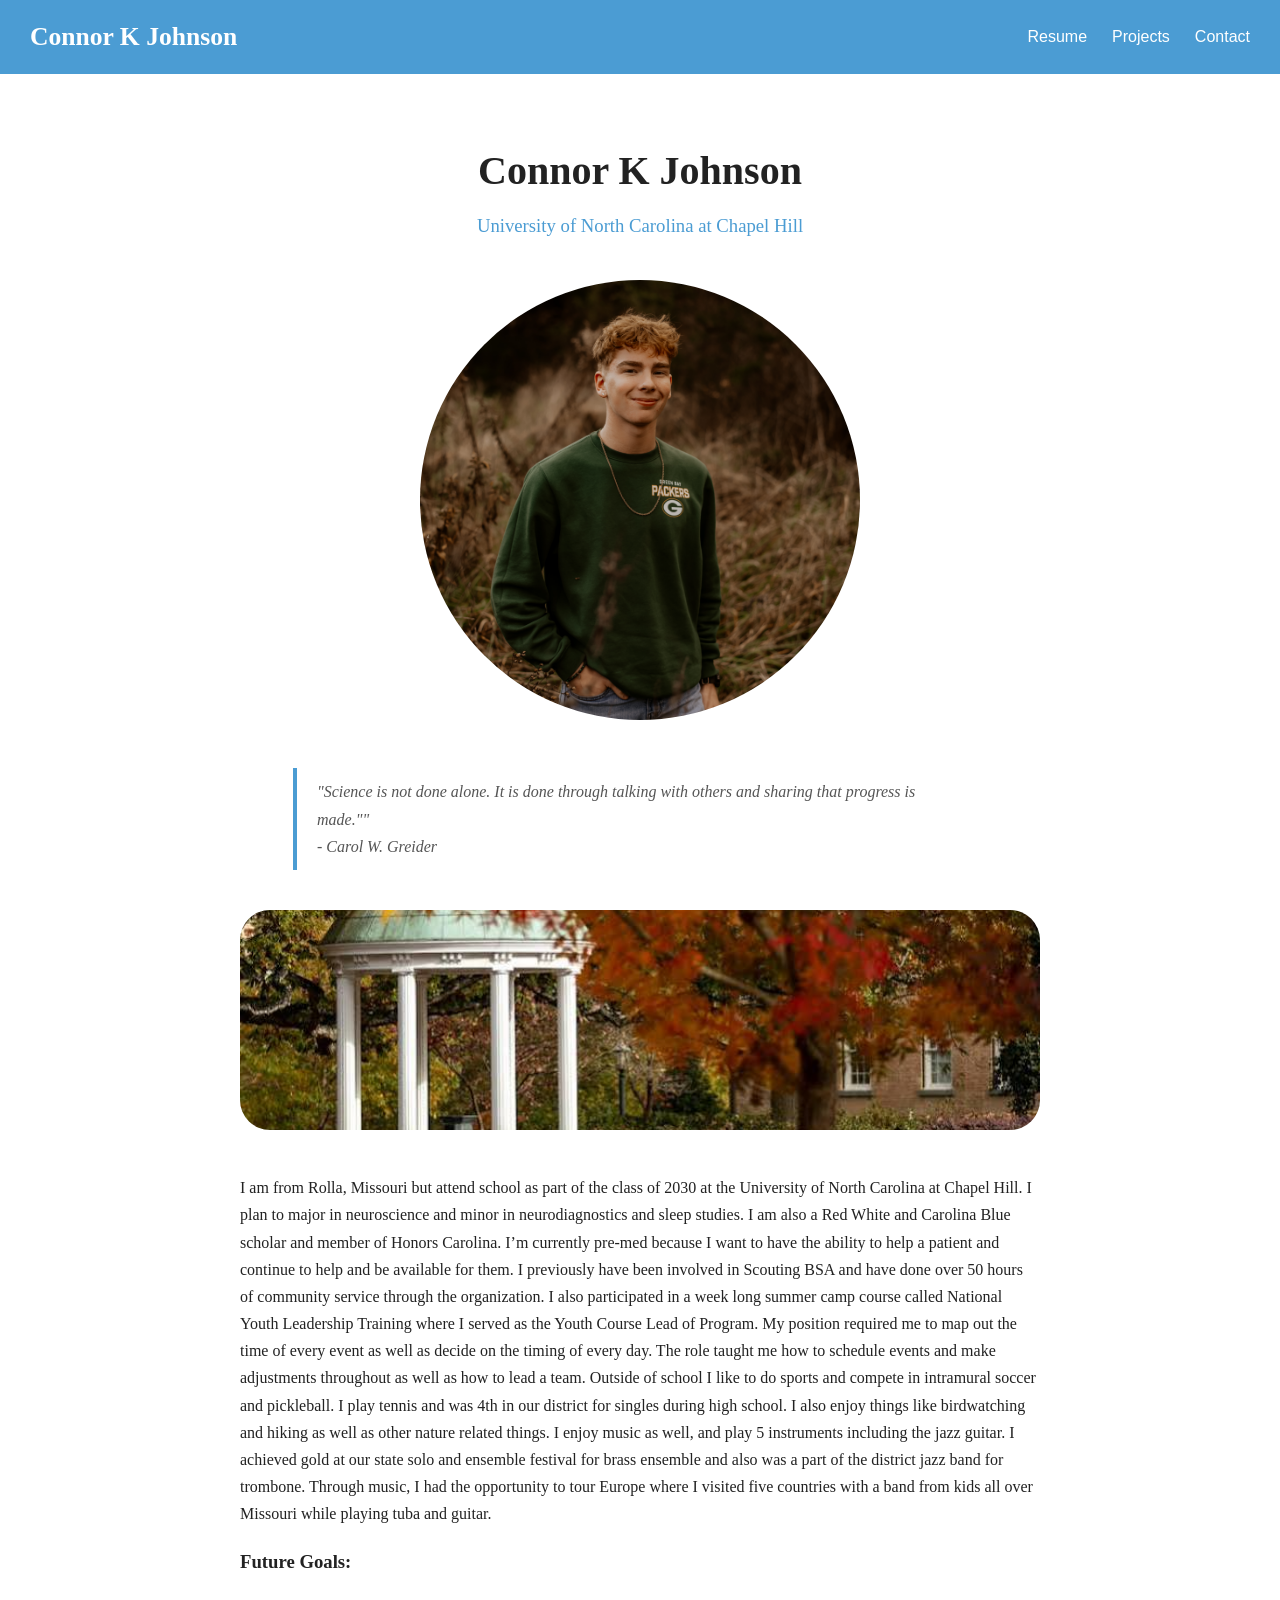
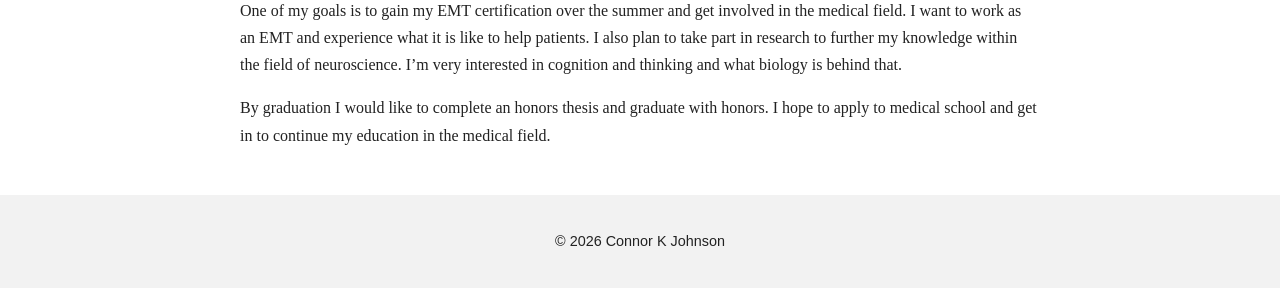
==== index.html @ 33e154eb "about me" ====
<!DOCTYPE html>
<html>
    <head>
        <meta charset="UTF-8">
        <meta name="viewport" content="width=device-width, initial-scale=1.0">
        <title>Connor K Johnson</title>
        <link rel="stylesheet" href="style.css"/>
    </head>
    <body>
        <header>
            <h1 id="title"><a href="index.html">Connor K Johnson</a></h1>
            <nav>
                <ul>
                    <li><a href="resume.html">Resume</a></li>
                    <li><a href="projects.html">Projects</a></li>
                    <li><a href="contact.html">Contact</a></li>
                </ul>
            </nav>
        </header>

        <main>
            <section id="intro">
                <h2>Connor K Johnson</h2>
                <h3>University of North Carolina at Chapel Hill</h3>
                <img src="DSC_0977.jpg" alt="Photo of Connor K Johnson" class="profile">
                <blockquote>
                    "Science is not done alone. It is done through talking with others and sharing that progress is made.""
                    <br>- Carol W. Greider
                </blockquote>
            </section>

            <img src="images.jpeg" alt="Banner" class="banner">

            <section>
                <p>I am from Rolla, Missouri but attend school as part of the class of 2030 at the University of North Carolina at Chapel Hill. I plan to major in neuroscience and minor in neurodiagnostics and sleep studies. I am also a Red White and Carolina Blue scholar and member of Honors Carolina. I’m currently pre-med because I want to have the ability to help a patient and continue to help and be available for them. I previously have been involved in Scouting BSA and have done over 50 hours of community service through the organization. I also participated in a week long summer camp course called National Youth Leadership Training where I served as the Youth Course Lead of Program. My position required me to map out the time of every event as well as decide on the timing of every day. The role taught me how to schedule events and make adjustments throughout as well as how to lead a team. Outside of school I like to do sports and compete in intramural soccer and pickleball. I play tennis and was 4th in our district for singles during high school. I also enjoy things like birdwatching and hiking as well as other nature related things. I enjoy music as well, and play 5 instruments including the jazz guitar. I achieved gold at our state solo and ensemble festival for brass ensemble and also was a part of the district jazz band for trombone. Through music, I had the opportunity to tour Europe where I visited five countries with a band from kids all over Missouri while playing tuba and guitar. </p>
                <h3>Future Goals:</h3>
                <p> One of my goals is to gain my EMT certification over the summer and get involved in the medical field. I want to work as an EMT and experience what it is like to help patients. I also plan to take part in research to further my knowledge within the field of neuroscience. I’m very interested in cognition and thinking and what biology is behind that.</p>
                <p> By graduation I would like to complete an honors thesis and graduate with honors. I hope to apply to medical school and get in to continue my education in the medical field.</p>
            </section>
        </main>

        <footer>
            <p>&copy; 2026 Connor K Johnson</p>
        </footer>
    </body>
</html>
---- style.css ----
body {
    margin: 0;
    font-family: Georgia, "Times New Roman", serif;
    background-color: #ffffff;
    color: #222222;
    line-height: 1.7;
}

header {
    background-color: #4b9cd3;
    padding: 15px 30px;
    display: flex;
    justify-content: space-between;
    align-items: center;
    flex-wrap: wrap;
}

#title {
    margin: 0;
    font-size: 1.6rem;
    color: #ffffff;
}

nav ul {
    list-style: none;
    margin: 0;
    padding: 0;
    display: flex;
    gap: 25px;
}

nav a {
    color: #ffffff;
    text-decoration: none;
    font-family: Arial, sans-serif;
}

nav a:hover {
    text-decoration: underline;
}

main {
    max-width: 800px;
    margin: 0 auto;
    padding: 30px 20px;
}

#intro {
    text-align: center;
}

#intro h2 {
    font-size: 2.5rem;
    margin-bottom: 0;
}

#intro h3 {
    margin-top: 5px;
    color: #4b9cd3;
    font-weight: normal;
}

.profile {
    width: 440px;
    height: 440px;
    object-fit: cover;
    border-radius: 50%;
    margin: 20px 0;
}

blockquote {
    font-style: italic;
    max-width: 650px;
    margin: 20px auto;
    padding: 10px 20px;
    border-left: 4px solid #4b9cd3;
    text-align: left;
    color: #555555;
}

.banner {
    width: 100%;
    height: 220px;
    object-fit: cover;
    margin: 20px 0;
    border-radius: 30px;
}

figure {
    margin: 25px 0;
    text-align: center;
}

figure img {
    max-width: 100%;
    border-radius: 6px;
}

figcaption {
    font-size: 0.9rem;
    color: #666666;
    margin-top: 8px;
}

.list {
    padding-left: 25px;
}

.card {
    border: 1px solid #dddddd;
    border-left: 4px solid #4b9cd3;
    border-radius: 6px;
    padding: 10px 20px;
    margin: 20px 0;
}

main a {
    color: #4b9cd3;
}

footer {
    text-align: center;
    padding: 20px;
    background-color: #f2f2f2;
    font-family: Arial, sans-serif;
    font-size: 0.9rem;
}

@media (max-width: 600px) {
    header {
        flex-direction: column;
        gap: 10px;
    }
}
.pdf {
    width: 100%;
    height: 900px;
    border: 1px solid #dddddd;
    border-radius: 6px;
}

.button {
    display: inline-block;
    background-color: #4b9cd3;
    color: #ffffff;
    padding: 10px 20px;
    border-radius: 6px;
    text-decoration: none;
    font-family: Arial, sans-serif;
}

.button:hover {
    background-color: #3a82b5;
}

.note {
    font-size: 0.9rem;
    color: #666666;
}
#title a {
    color: #ffffff;
    text-decoration: none;
}
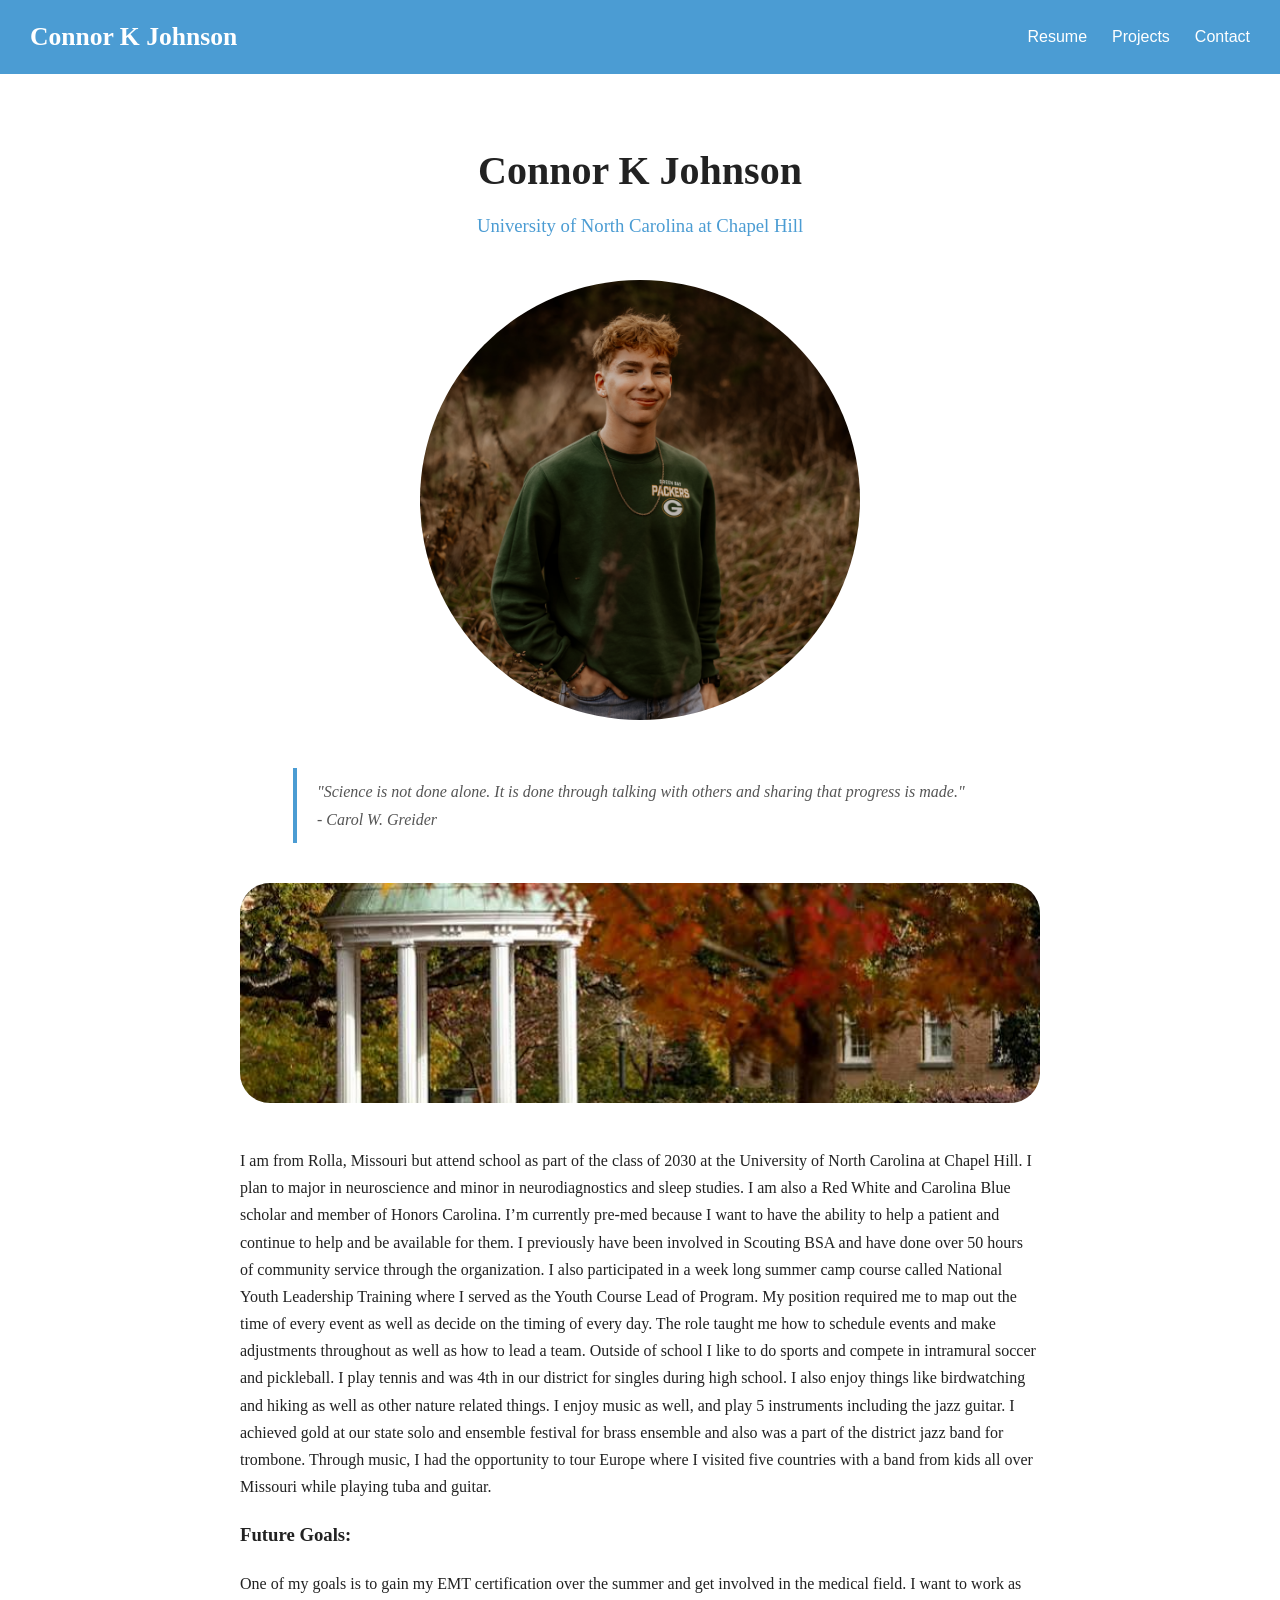
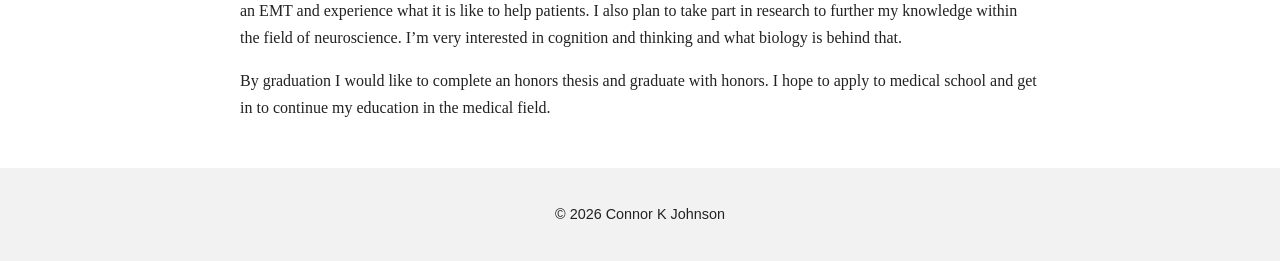
==== commit 83fb3bde: "qoute fix" ====
--- a/index.html
+++ b/index.html
@@ -24,7 +24,7 @@
                 <h3>University of North Carolina at Chapel Hill</h3>
                 <img src="DSC_0977.jpg" alt="Photo of Connor K Johnson" class="profile">
                 <blockquote>
-                    "Science is not done alone. It is done through talking with others and sharing that progress is made.""
+                    "Science is not done alone. It is done through talking with others and sharing that progress is made."
                     <br>- Carol W. Greider
                 </blockquote>
             </section>
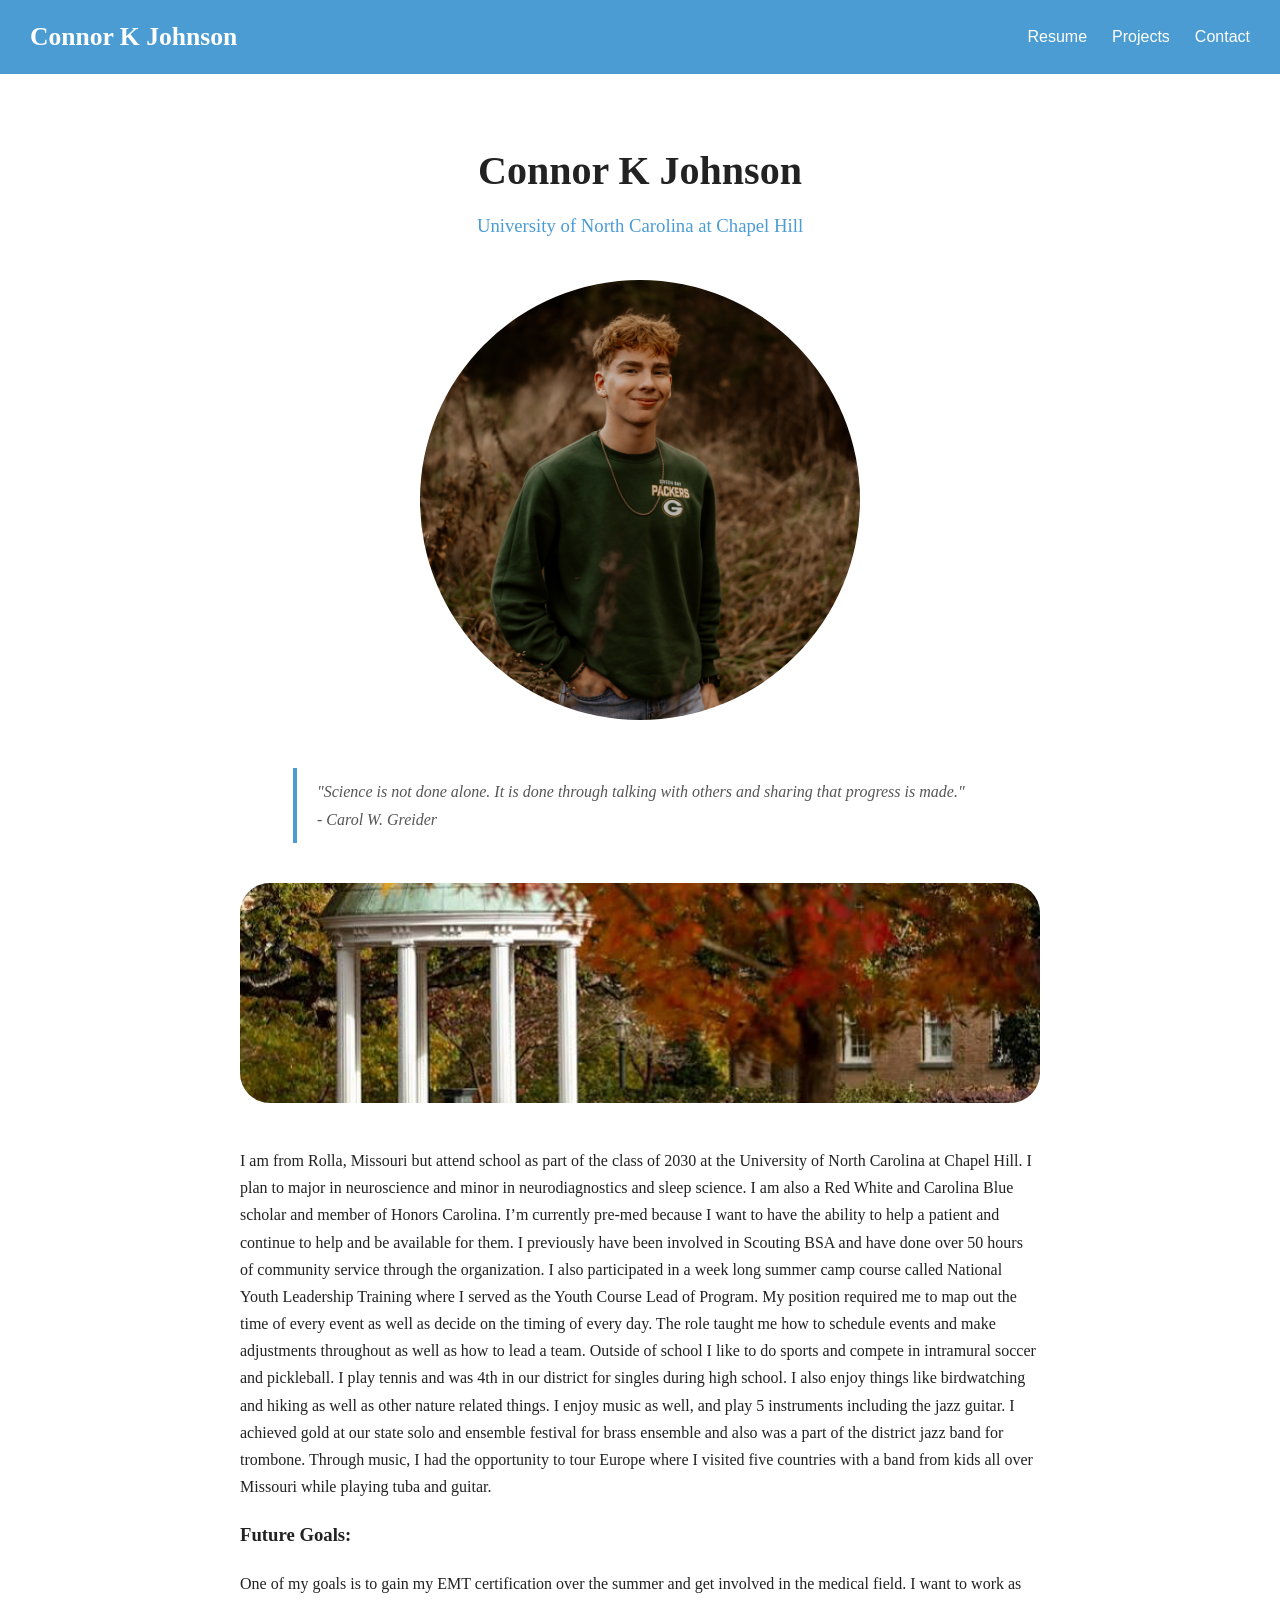
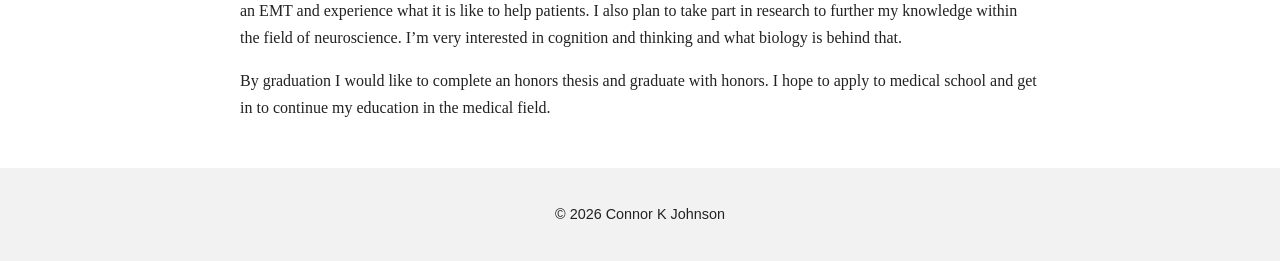
==== commit 40d240b0: "science from studies" ====
--- a/index.html
+++ b/index.html
@@ -32,7 +32,7 @@
             <img src="images.jpeg" alt="Banner" class="banner">
 
             <section>
-                <p>I am from Rolla, Missouri but attend school as part of the class of 2030 at the University of North Carolina at Chapel Hill. I plan to major in neuroscience and minor in neurodiagnostics and sleep studies. I am also a Red White and Carolina Blue scholar and member of Honors Carolina. I’m currently pre-med because I want to have the ability to help a patient and continue to help and be available for them. I previously have been involved in Scouting BSA and have done over 50 hours of community service through the organization. I also participated in a week long summer camp course called National Youth Leadership Training where I served as the Youth Course Lead of Program. My position required me to map out the time of every event as well as decide on the timing of every day. The role taught me how to schedule events and make adjustments throughout as well as how to lead a team. Outside of school I like to do sports and compete in intramural soccer and pickleball. I play tennis and was 4th in our district for singles during high school. I also enjoy things like birdwatching and hiking as well as other nature related things. I enjoy music as well, and play 5 instruments including the jazz guitar. I achieved gold at our state solo and ensemble festival for brass ensemble and also was a part of the district jazz band for trombone. Through music, I had the opportunity to tour Europe where I visited five countries with a band from kids all over Missouri while playing tuba and guitar. </p>
+                <p>I am from Rolla, Missouri but attend school as part of the class of 2030 at the University of North Carolina at Chapel Hill. I plan to major in neuroscience and minor in neurodiagnostics and sleep science. I am also a Red White and Carolina Blue scholar and member of Honors Carolina. I’m currently pre-med because I want to have the ability to help a patient and continue to help and be available for them. I previously have been involved in Scouting BSA and have done over 50 hours of community service through the organization. I also participated in a week long summer camp course called National Youth Leadership Training where I served as the Youth Course Lead of Program. My position required me to map out the time of every event as well as decide on the timing of every day. The role taught me how to schedule events and make adjustments throughout as well as how to lead a team. Outside of school I like to do sports and compete in intramural soccer and pickleball. I play tennis and was 4th in our district for singles during high school. I also enjoy things like birdwatching and hiking as well as other nature related things. I enjoy music as well, and play 5 instruments including the jazz guitar. I achieved gold at our state solo and ensemble festival for brass ensemble and also was a part of the district jazz band for trombone. Through music, I had the opportunity to tour Europe where I visited five countries with a band from kids all over Missouri while playing tuba and guitar. </p>
                 <h3>Future Goals:</h3>
                 <p> One of my goals is to gain my EMT certification over the summer and get involved in the medical field. I want to work as an EMT and experience what it is like to help patients. I also plan to take part in research to further my knowledge within the field of neuroscience. I’m very interested in cognition and thinking and what biology is behind that.</p>
                 <p> By graduation I would like to complete an honors thesis and graduate with honors. I hope to apply to medical school and get in to continue my education in the medical field.</p>
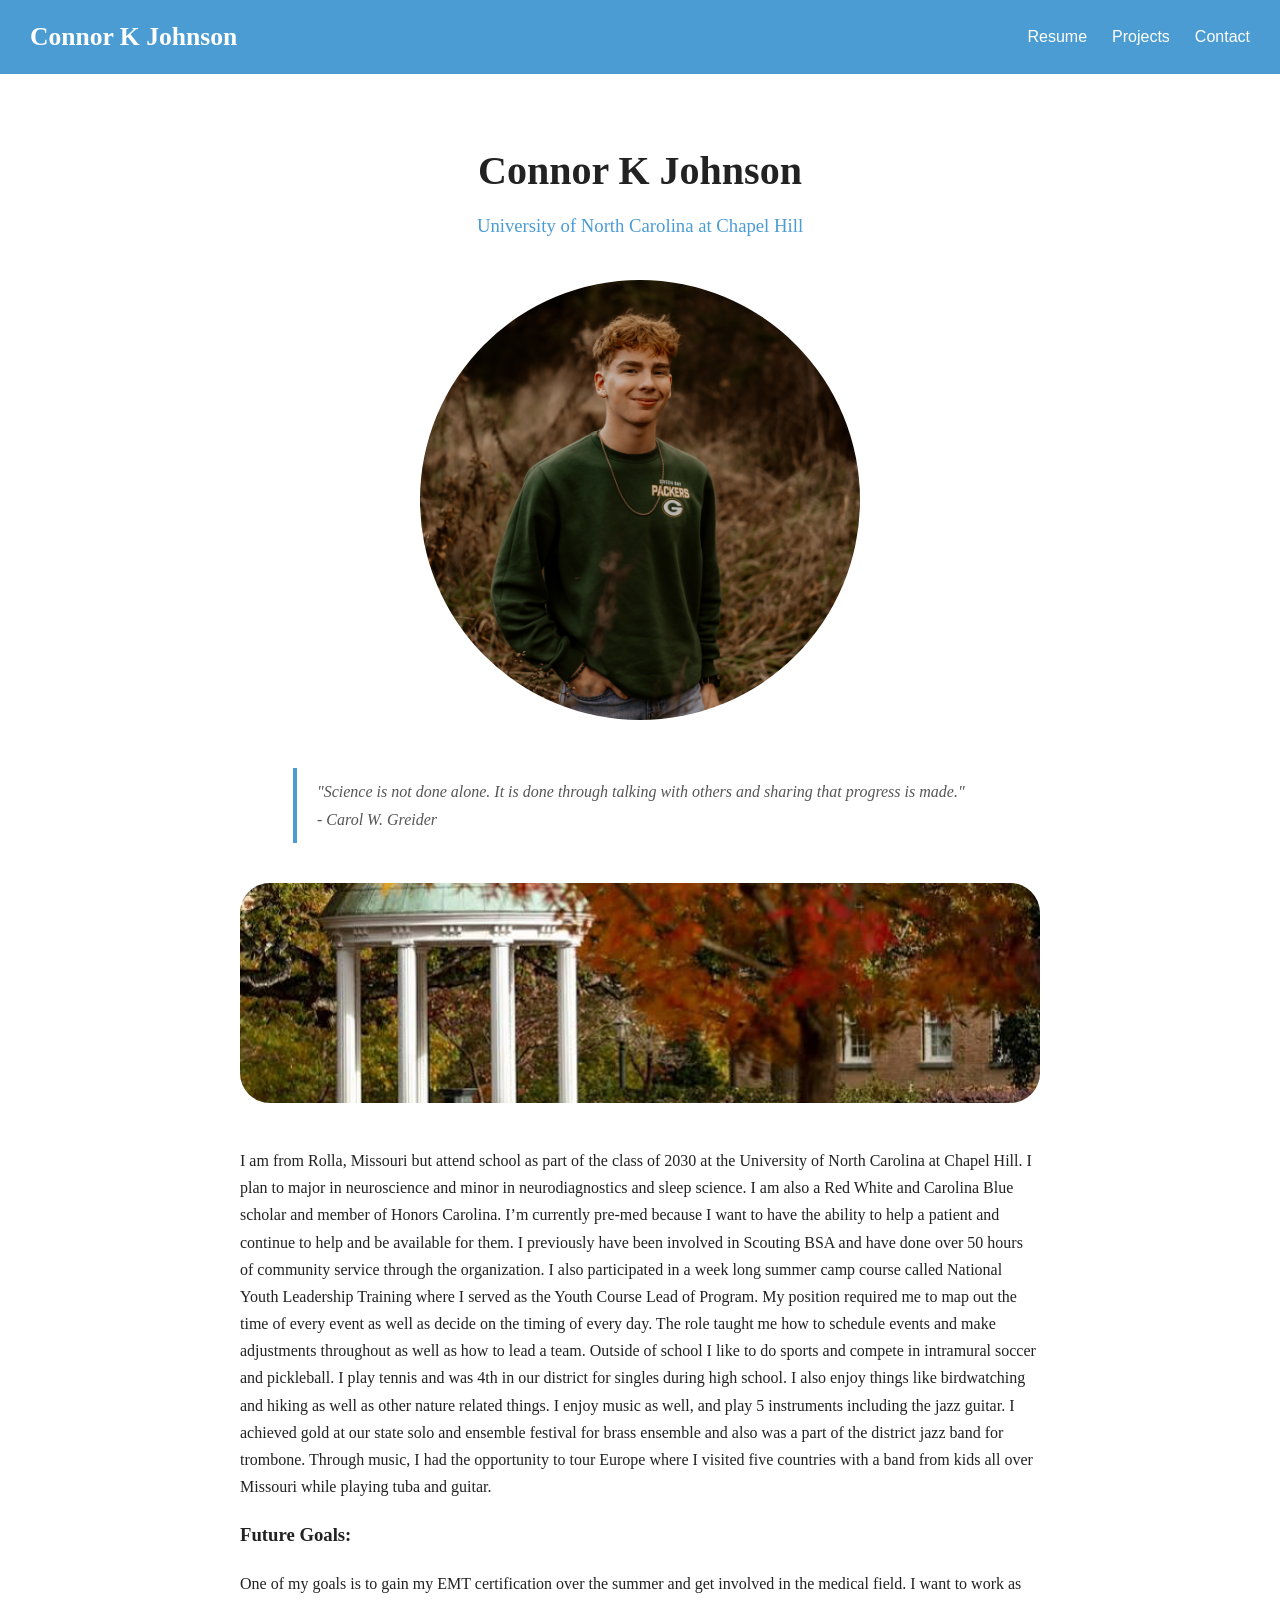
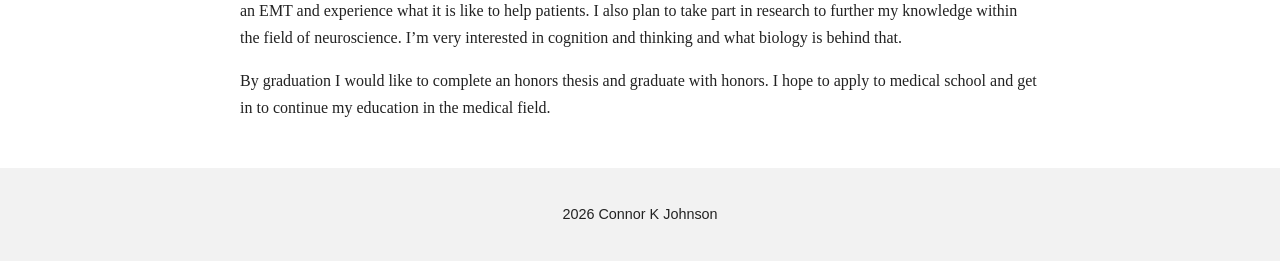
==== commit 512d98ad: "copyright" ====
--- a/index.html
+++ b/index.html
@@ -40,7 +40,7 @@
         </main>
 
         <footer>
-            <p>&copy; 2026 Connor K Johnson</p>
+            <p>2026 Connor K Johnson</p>
         </footer>
     </body>
 </html>
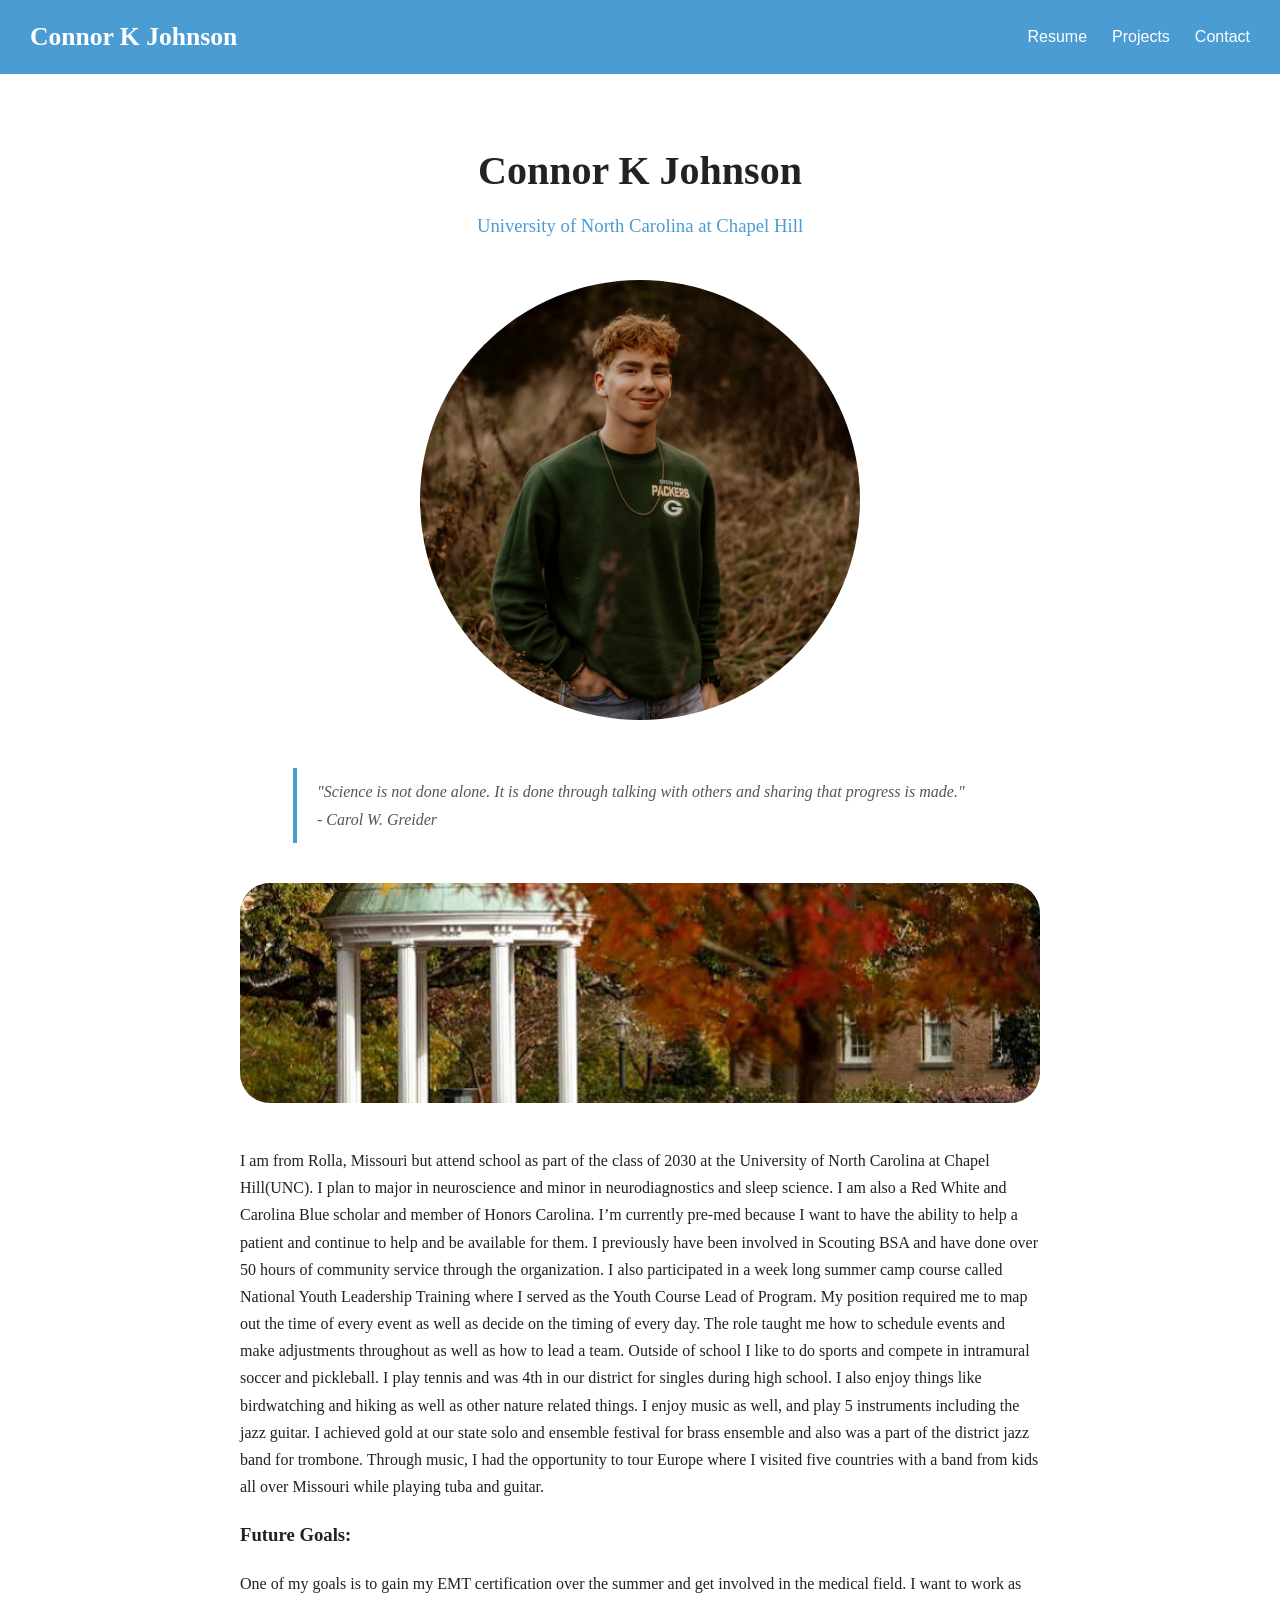
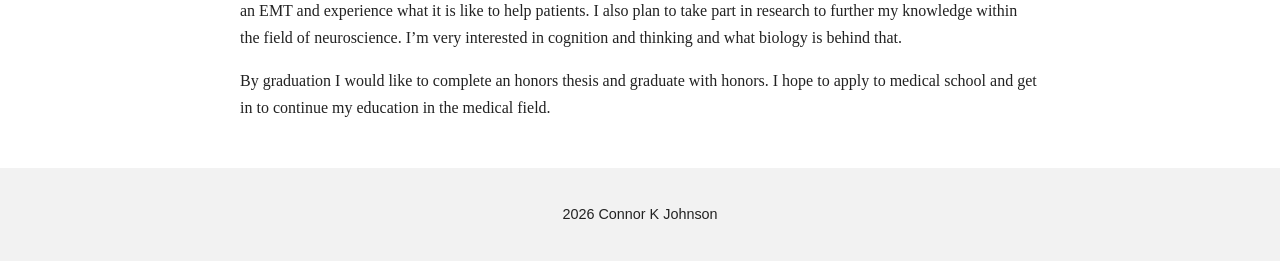
==== commit cfd99eca: "Update personal introduction in index.html" ====
--- a/index.html
+++ b/index.html
@@ -32,7 +32,7 @@
             <img src="images.jpeg" alt="Banner" class="banner">
 
             <section>
-                <p>I am from Rolla, Missouri but attend school as part of the class of 2030 at the University of North Carolina at Chapel Hill. I plan to major in neuroscience and minor in neurodiagnostics and sleep science. I am also a Red White and Carolina Blue scholar and member of Honors Carolina. I’m currently pre-med because I want to have the ability to help a patient and continue to help and be available for them. I previously have been involved in Scouting BSA and have done over 50 hours of community service through the organization. I also participated in a week long summer camp course called National Youth Leadership Training where I served as the Youth Course Lead of Program. My position required me to map out the time of every event as well as decide on the timing of every day. The role taught me how to schedule events and make adjustments throughout as well as how to lead a team. Outside of school I like to do sports and compete in intramural soccer and pickleball. I play tennis and was 4th in our district for singles during high school. I also enjoy things like birdwatching and hiking as well as other nature related things. I enjoy music as well, and play 5 instruments including the jazz guitar. I achieved gold at our state solo and ensemble festival for brass ensemble and also was a part of the district jazz band for trombone. Through music, I had the opportunity to tour Europe where I visited five countries with a band from kids all over Missouri while playing tuba and guitar. </p>
+                <p>I am from Rolla, Missouri but attend school as part of the class of 2030 at the University of North Carolina at Chapel Hill(UNC). I plan to major in neuroscience and minor in neurodiagnostics and sleep science. I am also a Red White and Carolina Blue scholar and member of Honors Carolina. I’m currently pre-med because I want to have the ability to help a patient and continue to help and be available for them. I previously have been involved in Scouting BSA and have done over 50 hours of community service through the organization. I also participated in a week long summer camp course called National Youth Leadership Training where I served as the Youth Course Lead of Program. My position required me to map out the time of every event as well as decide on the timing of every day. The role taught me how to schedule events and make adjustments throughout as well as how to lead a team. Outside of school I like to do sports and compete in intramural soccer and pickleball. I play tennis and was 4th in our district for singles during high school. I also enjoy things like birdwatching and hiking as well as other nature related things. I enjoy music as well, and play 5 instruments including the jazz guitar. I achieved gold at our state solo and ensemble festival for brass ensemble and also was a part of the district jazz band for trombone. Through music, I had the opportunity to tour Europe where I visited five countries with a band from kids all over Missouri while playing tuba and guitar. </p>
                 <h3>Future Goals:</h3>
                 <p> One of my goals is to gain my EMT certification over the summer and get involved in the medical field. I want to work as an EMT and experience what it is like to help patients. I also plan to take part in research to further my knowledge within the field of neuroscience. I’m very interested in cognition and thinking and what biology is behind that.</p>
                 <p> By graduation I would like to complete an honors thesis and graduate with honors. I hope to apply to medical school and get in to continue my education in the medical field.</p>
@@ -43,4 +43,4 @@
             <p>2026 Connor K Johnson</p>
         </footer>
     </body>
-</html>+</html>
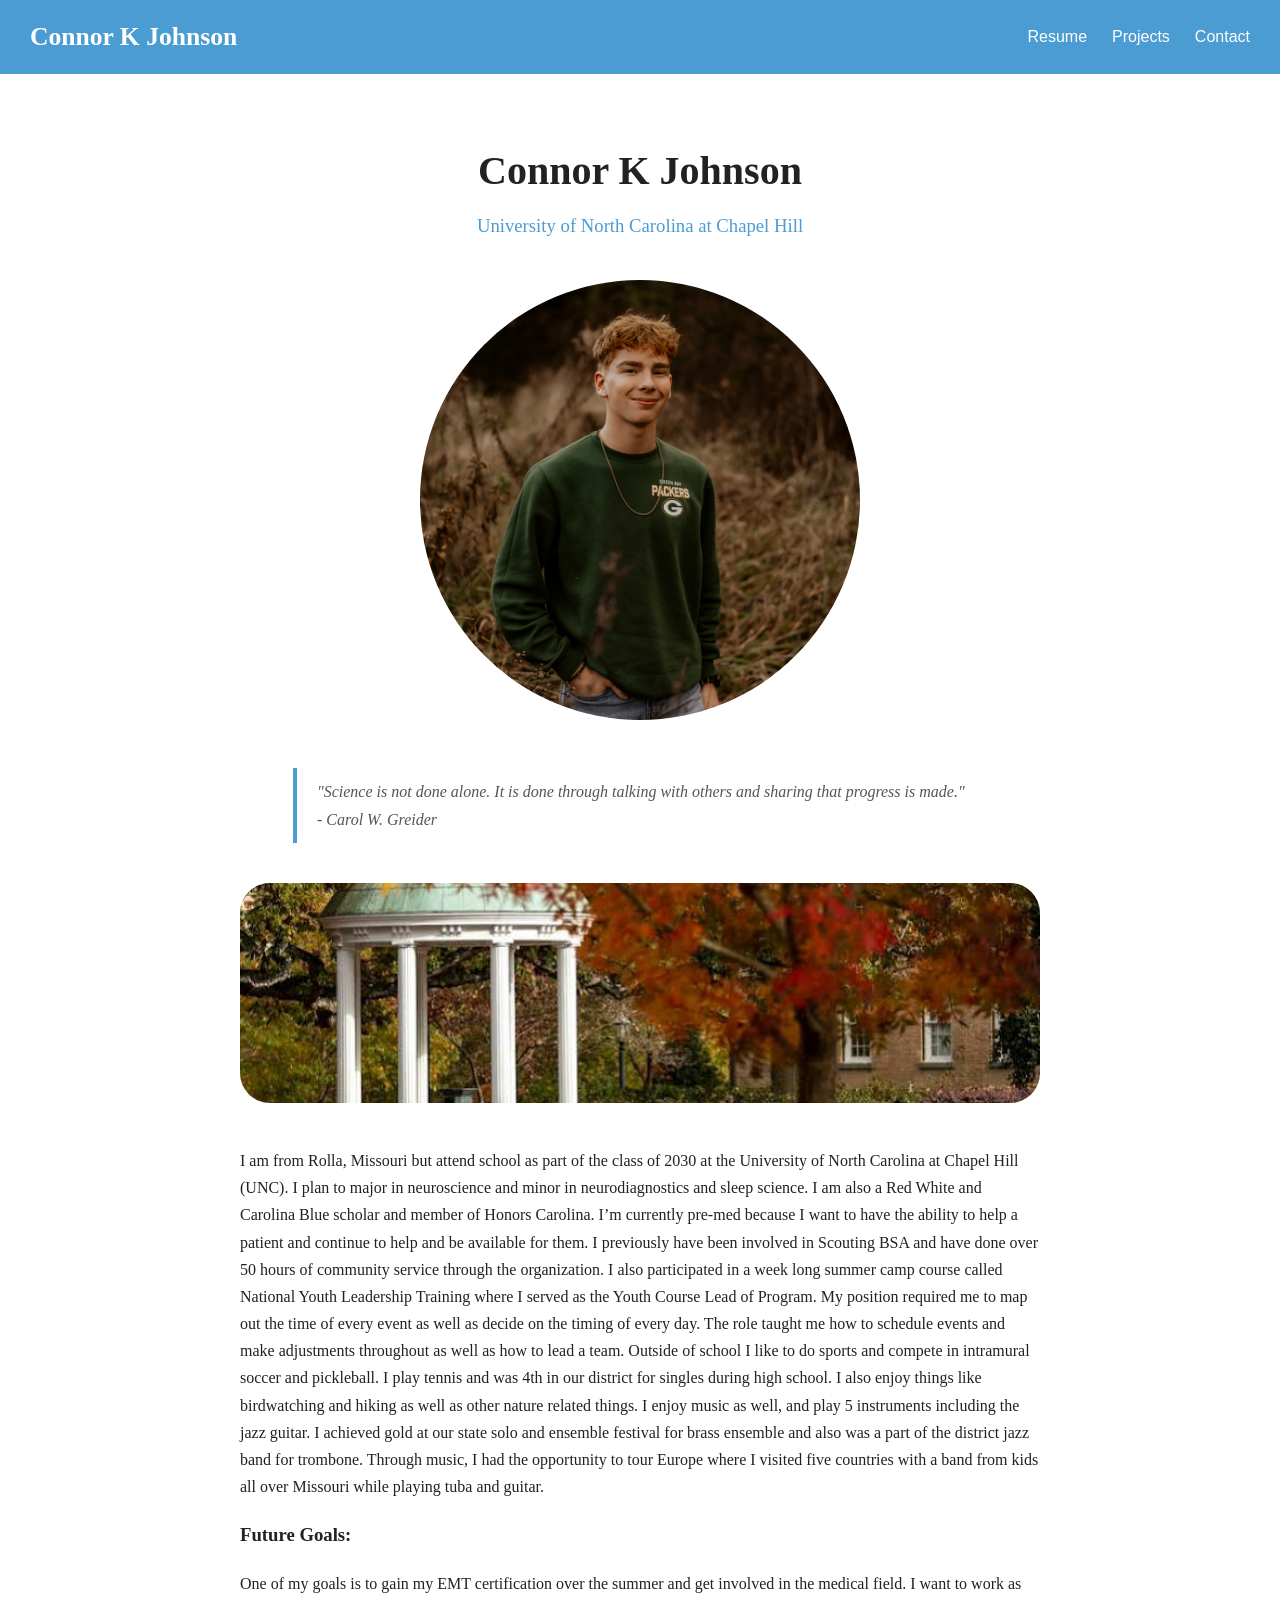
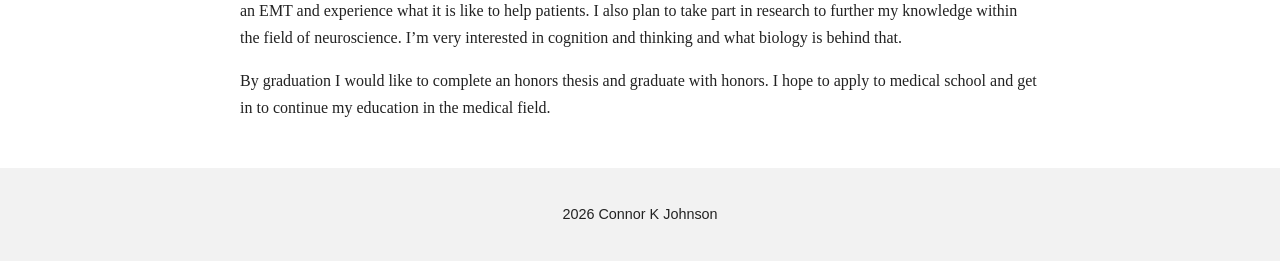
==== commit fe017aea: "Fix formatting in personal introduction paragraph" ====
--- a/index.html
+++ b/index.html
@@ -32,7 +32,7 @@
             <img src="images.jpeg" alt="Banner" class="banner">
 
             <section>
-                <p>I am from Rolla, Missouri but attend school as part of the class of 2030 at the University of North Carolina at Chapel Hill(UNC). I plan to major in neuroscience and minor in neurodiagnostics and sleep science. I am also a Red White and Carolina Blue scholar and member of Honors Carolina. I’m currently pre-med because I want to have the ability to help a patient and continue to help and be available for them. I previously have been involved in Scouting BSA and have done over 50 hours of community service through the organization. I also participated in a week long summer camp course called National Youth Leadership Training where I served as the Youth Course Lead of Program. My position required me to map out the time of every event as well as decide on the timing of every day. The role taught me how to schedule events and make adjustments throughout as well as how to lead a team. Outside of school I like to do sports and compete in intramural soccer and pickleball. I play tennis and was 4th in our district for singles during high school. I also enjoy things like birdwatching and hiking as well as other nature related things. I enjoy music as well, and play 5 instruments including the jazz guitar. I achieved gold at our state solo and ensemble festival for brass ensemble and also was a part of the district jazz band for trombone. Through music, I had the opportunity to tour Europe where I visited five countries with a band from kids all over Missouri while playing tuba and guitar. </p>
+                <p>I am from Rolla, Missouri but attend school as part of the class of 2030 at the University of North Carolina at Chapel Hill (UNC). I plan to major in neuroscience and minor in neurodiagnostics and sleep science. I am also a Red White and Carolina Blue scholar and member of Honors Carolina. I’m currently pre-med because I want to have the ability to help a patient and continue to help and be available for them. I previously have been involved in Scouting BSA and have done over 50 hours of community service through the organization. I also participated in a week long summer camp course called National Youth Leadership Training where I served as the Youth Course Lead of Program. My position required me to map out the time of every event as well as decide on the timing of every day. The role taught me how to schedule events and make adjustments throughout as well as how to lead a team. Outside of school I like to do sports and compete in intramural soccer and pickleball. I play tennis and was 4th in our district for singles during high school. I also enjoy things like birdwatching and hiking as well as other nature related things. I enjoy music as well, and play 5 instruments including the jazz guitar. I achieved gold at our state solo and ensemble festival for brass ensemble and also was a part of the district jazz band for trombone. Through music, I had the opportunity to tour Europe where I visited five countries with a band from kids all over Missouri while playing tuba and guitar. </p>
                 <h3>Future Goals:</h3>
                 <p> One of my goals is to gain my EMT certification over the summer and get involved in the medical field. I want to work as an EMT and experience what it is like to help patients. I also plan to take part in research to further my knowledge within the field of neuroscience. I’m very interested in cognition and thinking and what biology is behind that.</p>
                 <p> By graduation I would like to complete an honors thesis and graduate with honors. I hope to apply to medical school and get in to continue my education in the medical field.</p>
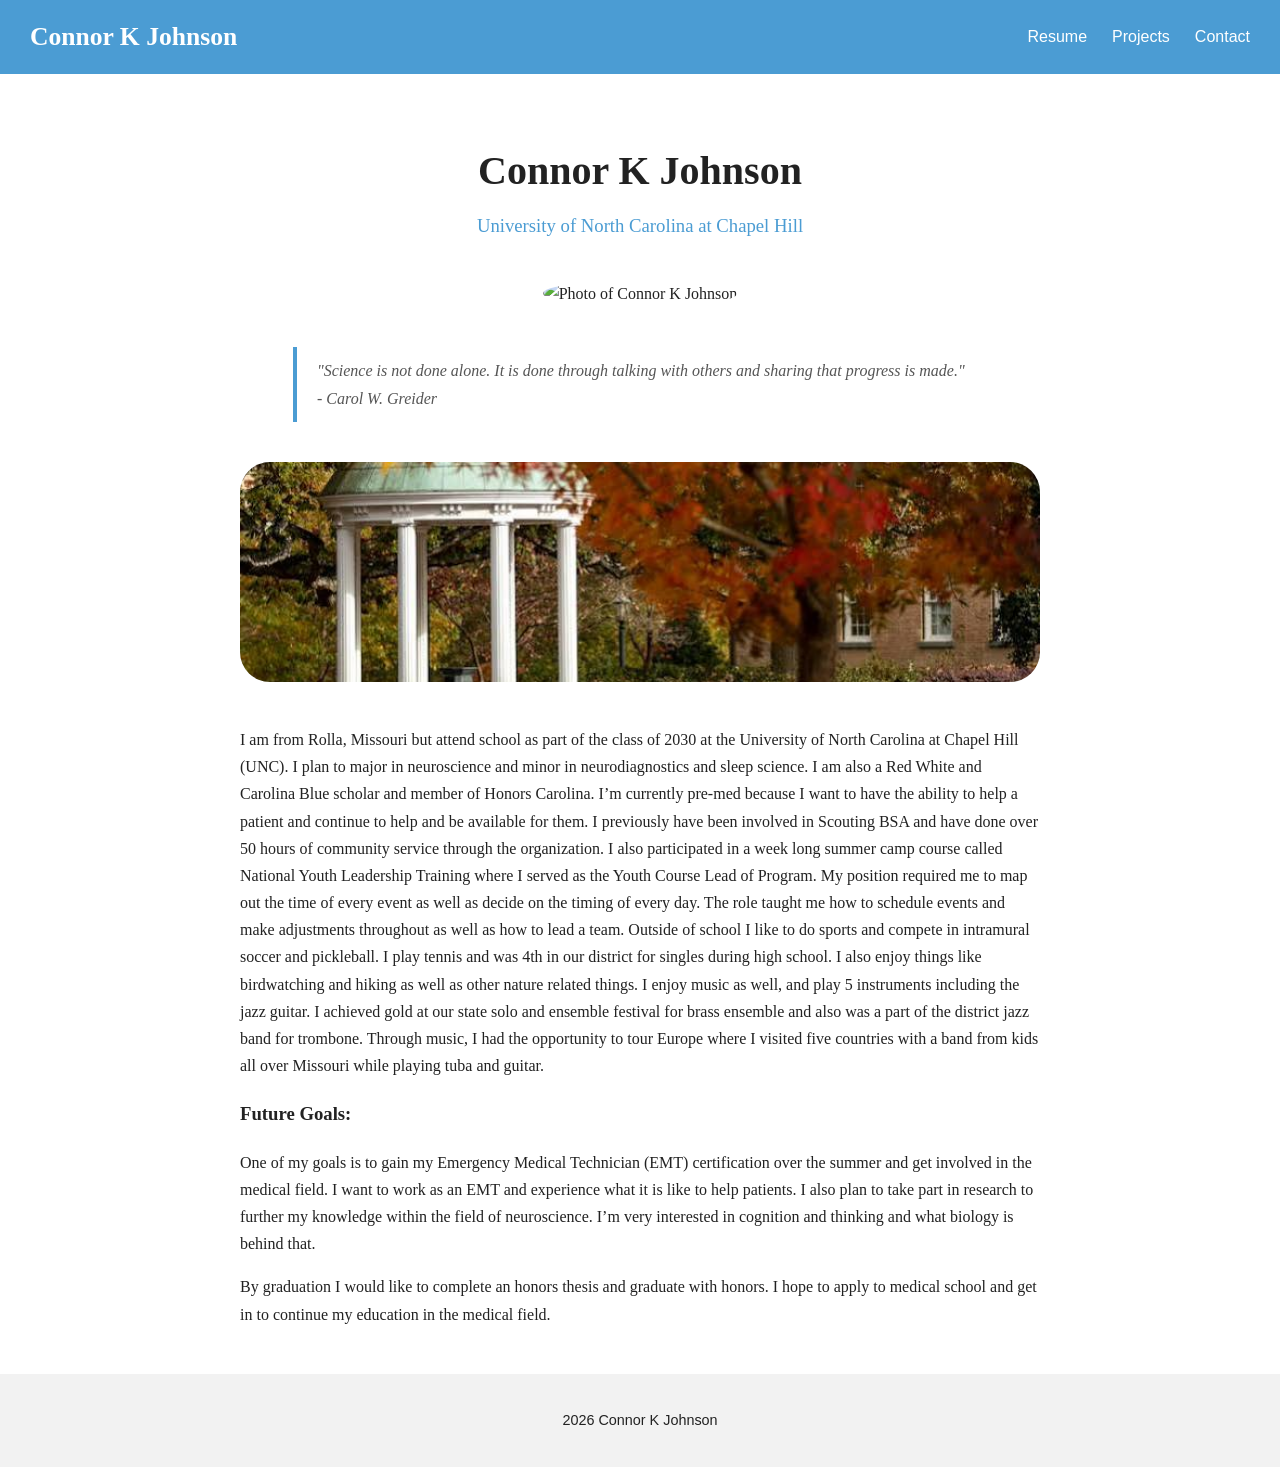
==== commit b1eb8d02: "Update profile image and refine text for clarity" ====
--- a/index.html
+++ b/index.html
@@ -22,7 +22,7 @@
             <section id="intro">
                 <h2>Connor K Johnson</h2>
                 <h3>University of North Carolina at Chapel Hill</h3>
-                <img src="DSC_0977.jpg" alt="Photo of Connor K Johnson" class="profile">
+                <img src="profile.png" alt="Photo of Connor K Johnson" class="profile">
                 <blockquote>
                     "Science is not done alone. It is done through talking with others and sharing that progress is made."
                     <br>- Carol W. Greider
@@ -34,7 +34,7 @@
             <section>
                 <p>I am from Rolla, Missouri but attend school as part of the class of 2030 at the University of North Carolina at Chapel Hill (UNC). I plan to major in neuroscience and minor in neurodiagnostics and sleep science. I am also a Red White and Carolina Blue scholar and member of Honors Carolina. I’m currently pre-med because I want to have the ability to help a patient and continue to help and be available for them. I previously have been involved in Scouting BSA and have done over 50 hours of community service through the organization. I also participated in a week long summer camp course called National Youth Leadership Training where I served as the Youth Course Lead of Program. My position required me to map out the time of every event as well as decide on the timing of every day. The role taught me how to schedule events and make adjustments throughout as well as how to lead a team. Outside of school I like to do sports and compete in intramural soccer and pickleball. I play tennis and was 4th in our district for singles during high school. I also enjoy things like birdwatching and hiking as well as other nature related things. I enjoy music as well, and play 5 instruments including the jazz guitar. I achieved gold at our state solo and ensemble festival for brass ensemble and also was a part of the district jazz band for trombone. Through music, I had the opportunity to tour Europe where I visited five countries with a band from kids all over Missouri while playing tuba and guitar. </p>
                 <h3>Future Goals:</h3>
-                <p> One of my goals is to gain my EMT certification over the summer and get involved in the medical field. I want to work as an EMT and experience what it is like to help patients. I also plan to take part in research to further my knowledge within the field of neuroscience. I’m very interested in cognition and thinking and what biology is behind that.</p>
+                <p> One of my goals is to gain my Emergency Medical Technician (EMT) certification over the summer and get involved in the medical field. I want to work as an EMT and experience what it is like to help patients. I also plan to take part in research to further my knowledge within the field of neuroscience. I’m very interested in cognition and thinking and what biology is behind that.</p>
                 <p> By graduation I would like to complete an honors thesis and graduate with honors. I hope to apply to medical school and get in to continue my education in the medical field.</p>
             </section>
         </main>
--- a/style.css
+++ b/style.css
@@ -61,8 +61,8 @@
 }
 
 .profile {
-    width: 440px;
-    height: 440px;
+    width: 350px;
+    height: 350px;
     object-fit: cover;
     border-radius: 50%;
     margin: 20px 0;
@@ -160,4 +160,4 @@
 #title a {
     color: #ffffff;
     text-decoration: none;
-}+}
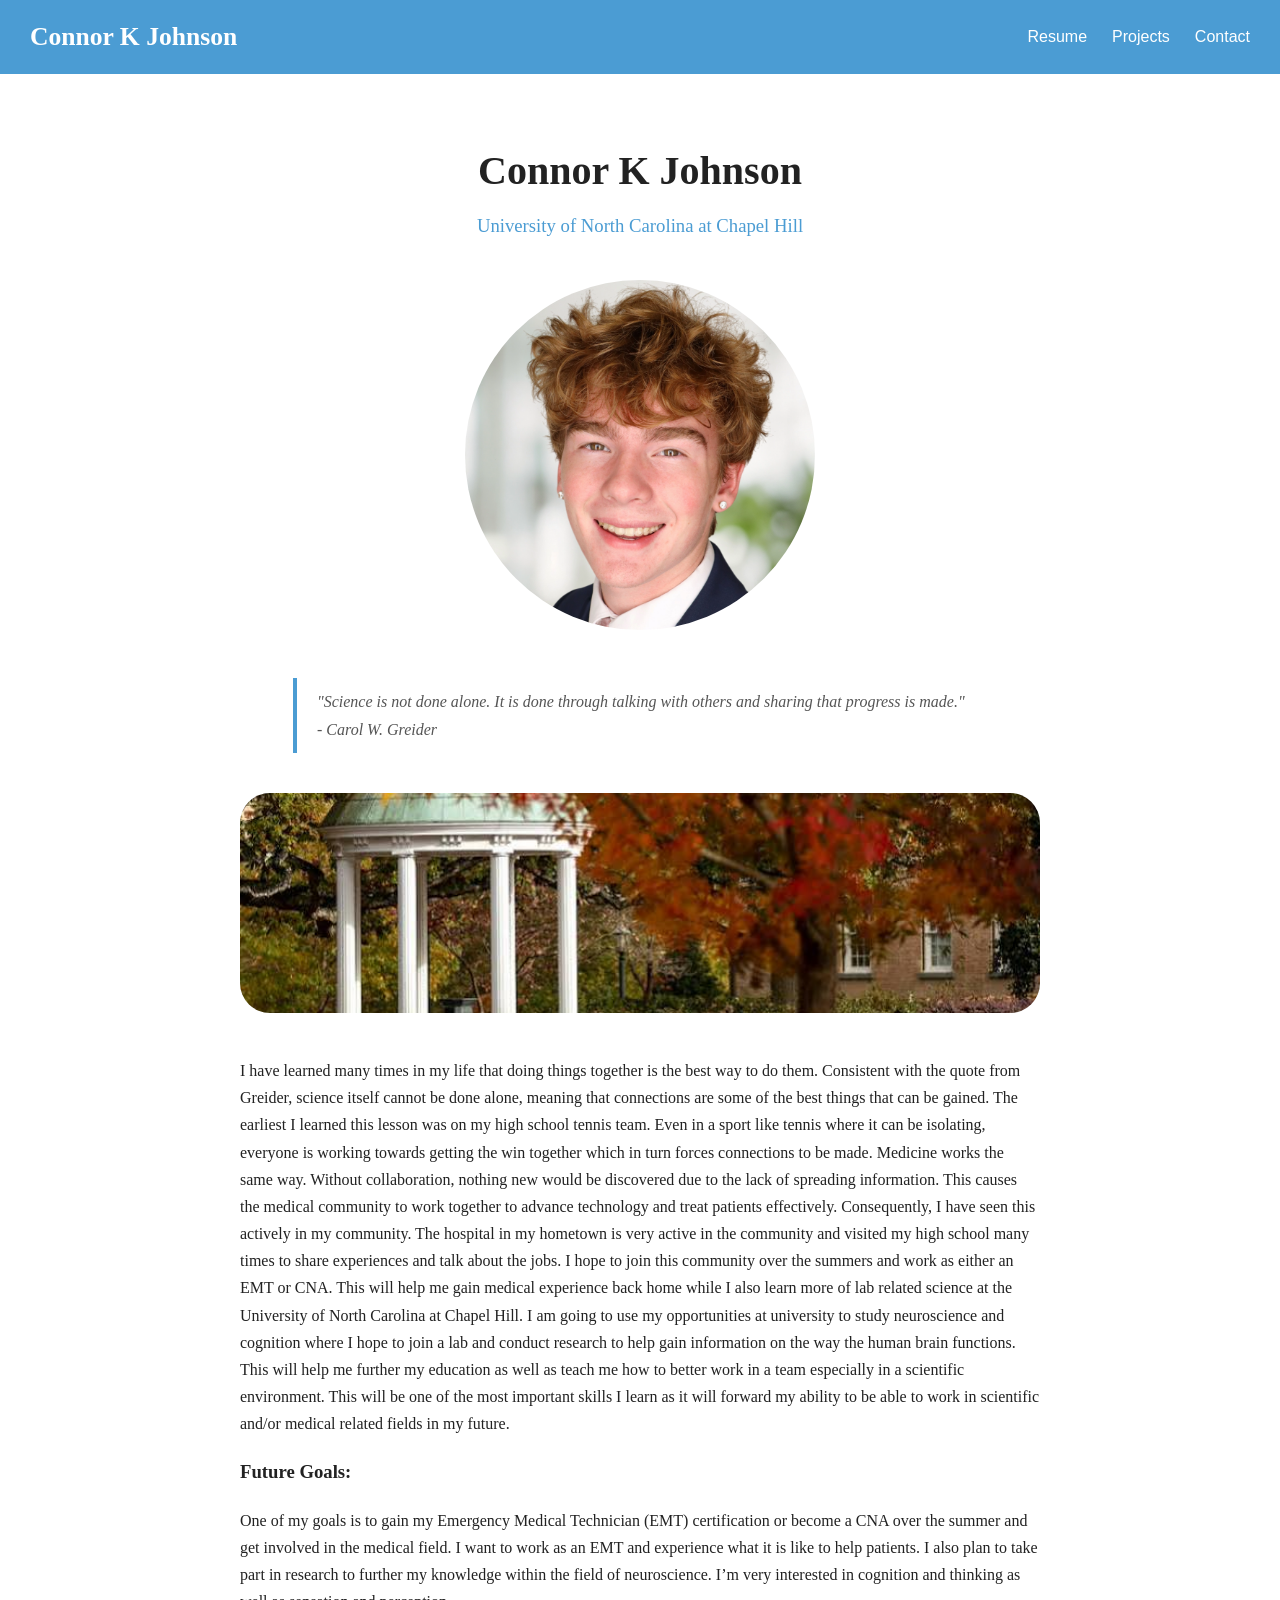
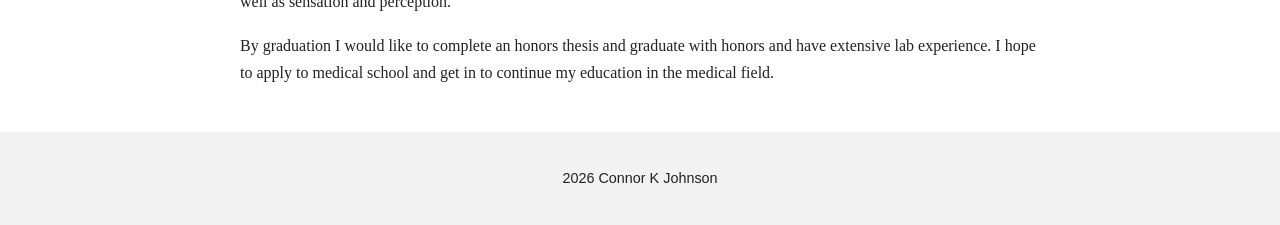
==== commit 71678ce1: "Revise personal statement and future goals section" ====
--- a/index.html
+++ b/index.html
@@ -32,10 +32,10 @@
             <img src="images.jpeg" alt="Banner" class="banner">
 
             <section>
-                <p>I am from Rolla, Missouri but attend school as part of the class of 2030 at the University of North Carolina at Chapel Hill (UNC). I plan to major in neuroscience and minor in neurodiagnostics and sleep science. I am also a Red White and Carolina Blue scholar and member of Honors Carolina. I’m currently pre-med because I want to have the ability to help a patient and continue to help and be available for them. I previously have been involved in Scouting BSA and have done over 50 hours of community service through the organization. I also participated in a week long summer camp course called National Youth Leadership Training where I served as the Youth Course Lead of Program. My position required me to map out the time of every event as well as decide on the timing of every day. The role taught me how to schedule events and make adjustments throughout as well as how to lead a team. Outside of school I like to do sports and compete in intramural soccer and pickleball. I play tennis and was 4th in our district for singles during high school. I also enjoy things like birdwatching and hiking as well as other nature related things. I enjoy music as well, and play 5 instruments including the jazz guitar. I achieved gold at our state solo and ensemble festival for brass ensemble and also was a part of the district jazz band for trombone. Through music, I had the opportunity to tour Europe where I visited five countries with a band from kids all over Missouri while playing tuba and guitar. </p>
+                <p>I have learned many times in my life that doing things together is the best way to do them. Consistent with the quote from Greider, science itself cannot be done alone, meaning that connections are some of the best things that can be gained. The earliest I learned this lesson was on my high school tennis team. Even in a sport like tennis where it can be isolating, everyone is working towards getting the win together which in turn forces connections to be made. Medicine works the same way. Without collaboration, nothing new would be discovered due to the lack of spreading information. This causes the medical community to work together to advance technology and treat patients effectively. Consequently, I have seen this actively in my community. The hospital in my hometown is very active in the community and visited my high school many times to share experiences and talk about the jobs. I hope to join this community over the summers and work as either an EMT or CNA. This will help me gain medical experience back home while I also learn more of lab related science at the University of North Carolina at Chapel Hill. I am going to use my opportunities at university to study neuroscience and cognition where I hope to join a lab and conduct research to help gain information on the way the human brain functions. This will help me further my education as well as teach me how to better work in a team especially in a scientific environment. This will be one of the most important skills I learn as it will forward my ability to be able to work in scientific and/or medical related fields in my future.</p>
                 <h3>Future Goals:</h3>
-                <p> One of my goals is to gain my Emergency Medical Technician (EMT) certification over the summer and get involved in the medical field. I want to work as an EMT and experience what it is like to help patients. I also plan to take part in research to further my knowledge within the field of neuroscience. I’m very interested in cognition and thinking and what biology is behind that.</p>
-                <p> By graduation I would like to complete an honors thesis and graduate with honors. I hope to apply to medical school and get in to continue my education in the medical field.</p>
+                <p> One of my goals is to gain my Emergency Medical Technician (EMT) certification or become a CNA over the summer and get involved in the medical field. I want to work as an EMT and experience what it is like to help patients. I also plan to take part in research to further my knowledge within the field of neuroscience. I’m very interested in cognition and thinking as well as sensation and perception.</p>
+                <p> By graduation I would like to complete an honors thesis and graduate with honors and have extensive lab experience. I hope to apply to medical school and get in to continue my education in the medical field.</p>
             </section>
         </main>
 
